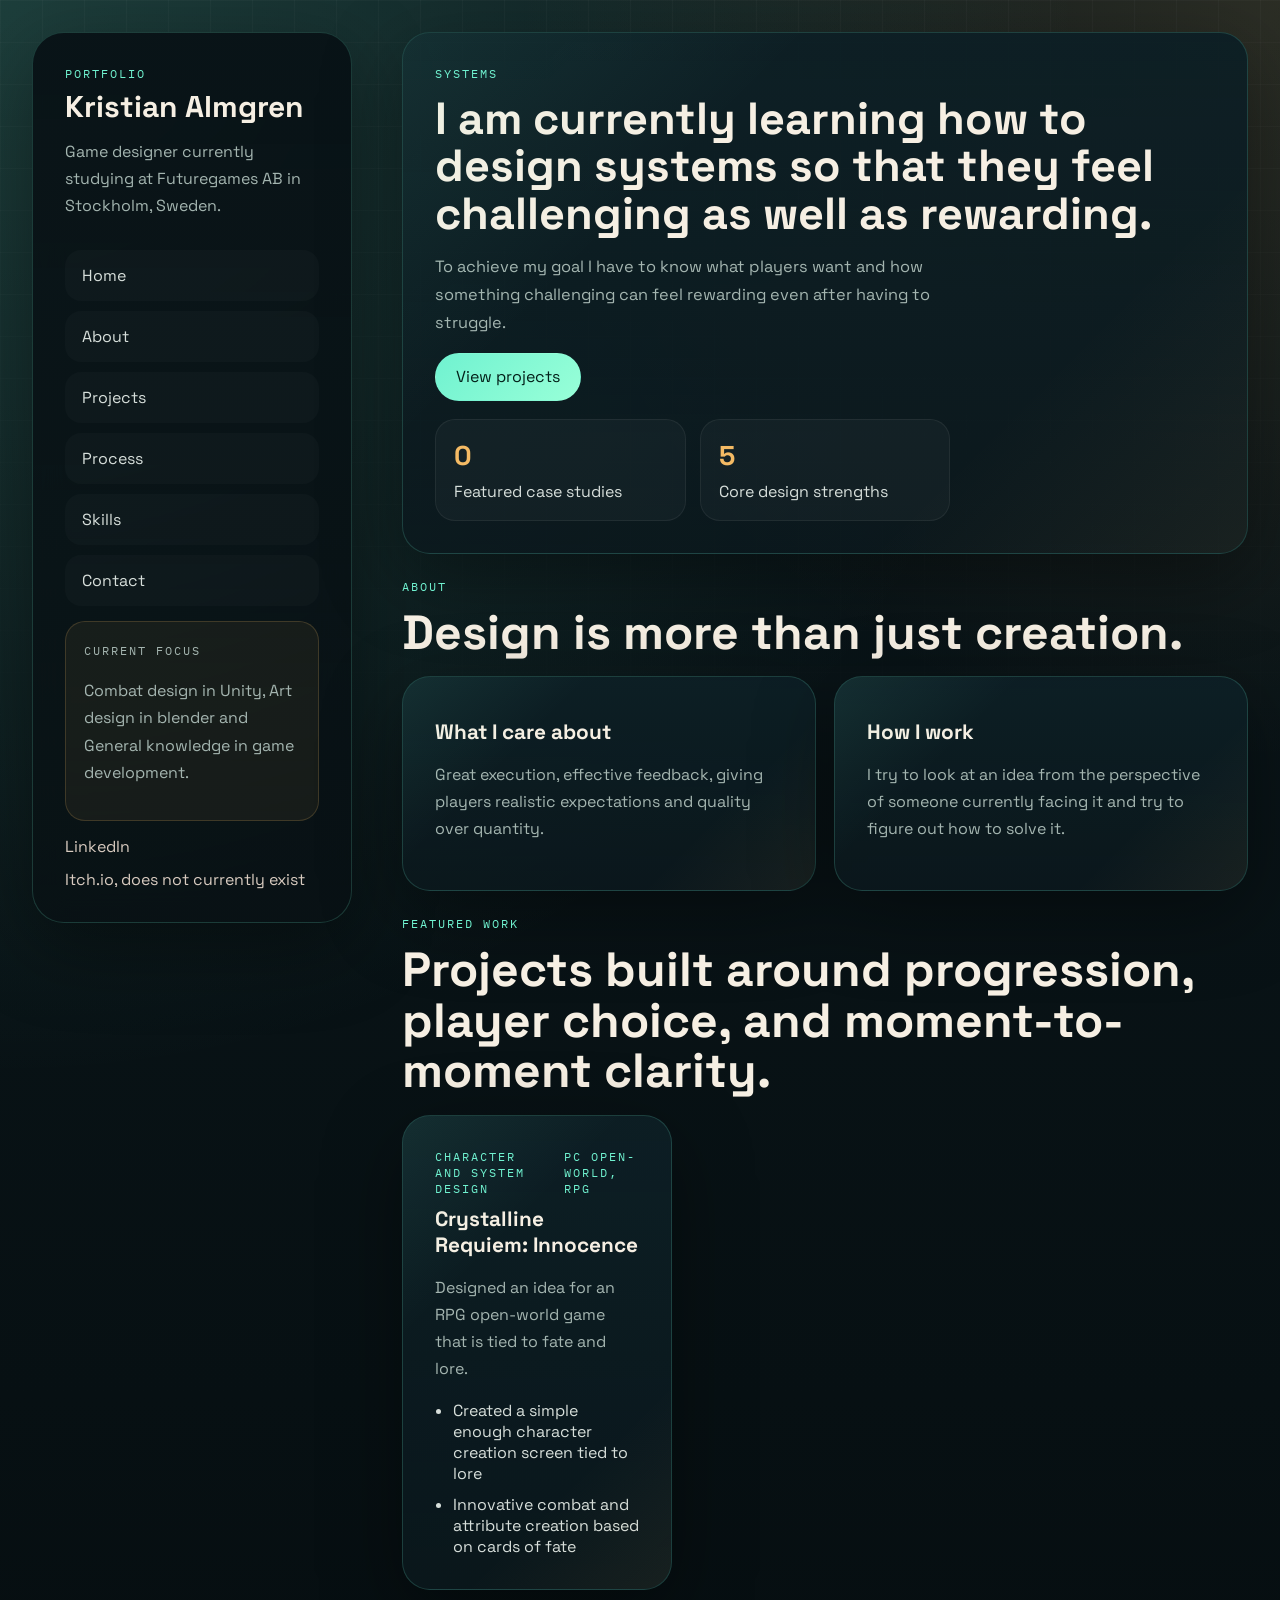
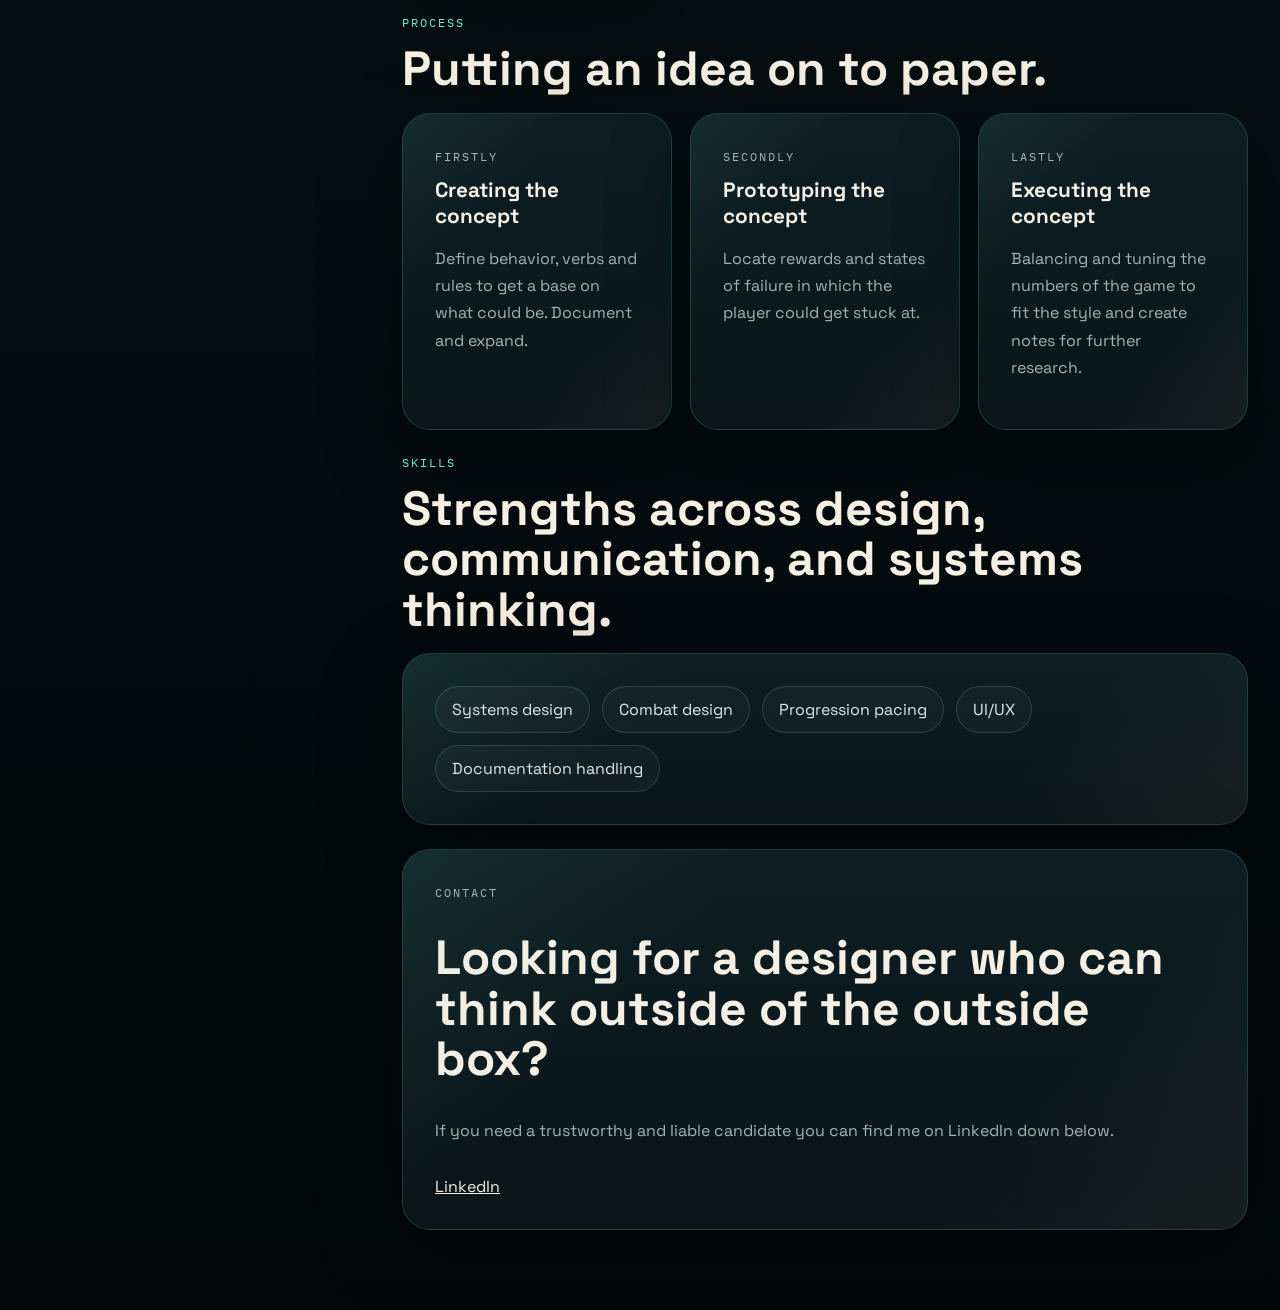
==== index.html @ c89fef93 "Rename website.html to index.html" ====
<!DOCTYPE html>
<html lang="en">
<head>
    <meta charset="UTF-8">
    <meta name="viewport" content="width=device-width, initial-scale=1.0">
    <title>Kristian | Game Design Portfolio</title>
    <meta name="description" content="Game design portfolio">
    <link rel="preconnect" href="https://fonts.googleapis.com">
    <link rel="preconnect" href="https://fonts.gstatic.com" crossorigin>
    <link href="https://fonts.googleapis.com/css2?family=IBM+Plex+Mono:wght@400;500;600&family=Space+Grotesk:wght@400;500;700&display=swap" rel="stylesheet">
    <link rel="stylesheet" href="mechanics.css">
</head>
<body>
    <div class="page-shell">
        <aside class="sidebar">
            <div class="sidebar-header">
                <p class="eyebrow">Portfolio</p>
                <h1 style="font-size: 30px">Kristian Almgren</h1>
                <p class="sidebar-role">Game designer currently studying at Futuregames AB in Stockholm, Sweden.</p>
            </div>

            <nav class="sidebar-nav">
                <a href="#home">Home</a>
                <a href="#about">About</a>
                <a href="#projects">Projects</a>
                <a href="#process">Process</a>
                <a href="#skills">Skills</a>
                <a href="#contact">Contact</a>
            </nav>

            <div class="sidebar-panel">
                <p class="panel-label">Current focus</p>
                <p>Combat design in Unity, Art design in blender and General knowledge in game development.</p>
            </div>

            <div class="sidebar-bottom">
                <a href="https://www.linkedin.com/in/kristian-almgren" target="_blank" rel="noreferrer">LinkedIn</a>
                <a href="https://itch.io" target="_blank" rel="noreferrer">Itch.io, does not currently exist</a>
            </div>
        </aside>

        <main class="content">
            <section class="hero card" id="home">
                <p class="eyebrow">Systems</p>
                <h2 style="font-size: 45px">I am currently learning how to design systems so that they feel challenging as well as rewarding.</h2>
                <p class="hero-copy">To achieve my goal I have to know what players want and how something challenging can feel rewarding even after having to struggle.</p>
                <div class="hero-actions">
                    <a class="button button-primary" href="#projects">View projects</a>
                </div>
                <ul class="hero-metrics">
                    <li><span>0</span>Featured case studies</li>
                    <li><span>5</span>Core design strengths</li>
                </ul>
            </section>

            <section class="section" id="about">
                <div class="section-heading">
                    <p class="eyebrow">About</p>
                    <h2>Design is more than just creation.</h2>
                </div>

                <div class="about-grid">
                    <article class="card info-card">
                        <h3>What I care about</h3>
                        <p>Great execution, effective feedback, giving players realistic expectations and quality over quantity.</p>
                    </article>
                    <article class="card info-card">
                        <h3>How I work</h3>
                        <p>I try to look at an idea from the perspective of someone currently facing it and try to figure out how to solve it.</p>
                    </article>
                </div>
            </section>

            <section class="section" id="projects">
                <div class="section-heading">
                    <p class="eyebrow">Featured work</p>
                    <h2>Projects built around progression, player choice, and moment-to-moment clarity.</h2>
                </div>

                <div class="projects-grid">
                    <article class="project-card card">
                        <div class="project-meta">
                            <span>Character and system design</span>
                            <span>PC OPEN-WORLD, RPG</span>
                        </div>
                        <h3>Crystalline Requiem: Innocence</h3>
                        <p>Designed an idea for an RPG open-world game that is tied to fate and lore.</p>
                        <ul class="project-list">
                            <li>Created a simple enough character creation screen tied to lore</li>
                            <li>Innovative combat and attribute creation based on cards of fate</li>
                        </ul>
                    </article>
                    </article>
                </div>
            </section>

            <section class="section" id="process">
                <div class="section-heading">
                    <p class="eyebrow">Process</p>
                    <h2>Putting an idea on to paper.</h2>
                </div>

                <div class="process-grid">
                    <article class="card process-card">
                        <p class="step-index">Firstly</p>
                        <h3>Creating the concept</h3>
                        <p>Define behavior, verbs and rules to get a base on what could be. Document and expand.</p>
                    </article>
                    <article class="card process-card">
                        <p class="step-index">Secondly</p>
                        <h3>Prototyping the concept</h3>
                        <p>Locate rewards and states of failure in which the player could get stuck at.</p>
                    </article>
                    <article class="card process-card">
                        <p class="step-index">Lastly</p>
                        <h3>Executing the concept</h3>
                        <p>Balancing and tuning the numbers of the game to fit the style and create notes for further research.</p>
                    </article>
                </div>
            </section>

            <section class="section" id="skills">
                <div class="section-heading">
                    <p class="eyebrow">Skills</p>
                    <h2>Strengths across design, communication, and systems thinking.</h2>
                </div>

                <div class="skills-wrap card">
                    <span class="skill-pill">Systems design</span>
                    <span class="skill-pill">Combat design</span>
                    <span class="skill-pill">Progression pacing</span>
                    <span class="skill-pill">UI/UX</span>
                    <span class="skill-pill">Documentation handling</span>
                </div>
            </section>

            <section class="contact card" id="contact">
                <p class="eyebrow">Contact</p>
                <h2>Looking for a designer who can think outside of the outside box?</h2>
                <p>If you need a trustworthy and liable candidate you can find me on LinkedIn down below.</p>
                <a href="https://www.linkedin.com/in/kristian-almgren" target="_blank" rel="noreferrer">LinkedIn</a>
            </section>
        </main>
    </div>
</body>
</html>
---- mechanics.css ----
:root {
    --bg: #071013;
    --bg-deep: #020608;
    --panel: rgba(11, 24, 29, 0.85);
    --panel-strong: rgba(13, 31, 37, 0.96);
    --border: rgba(112, 242, 208, 0.18);
    --border-strong: rgba(112, 242, 208, 0.35);
    --text: #f6efe3;
    --muted: #a4b5b0;
    --accent: #70f2d0;
    --accent-warm: #f4ba64;
    --shadow: 0 24px 80px rgba(0, 0, 0, 0.38);
    --radius: 28px;
}

* {
    box-sizing: border-box;
}

html {
    scroll-behavior: smooth;
}

body {
    margin: 0;
    min-height: 100vh;
    font-family: "Space Grotesk", sans-serif;
    color: var(--text);
    background:
        radial-gradient(circle at top left, rgba(112, 242, 208, 0.18), transparent 34%),
        radial-gradient(circle at top right, rgba(244, 186, 100, 0.14), transparent 24%),
        linear-gradient(180deg, #0b171b 0%, var(--bg) 48%, var(--bg-deep) 100%);
}

body::before {
    content: "";
    position: fixed;
    inset: 0;
    background-image:
        linear-gradient(rgba(255, 255, 255, 0.03) 1px, transparent 1px),
        linear-gradient(90deg, rgba(255, 255, 255, 0.03) 1px, transparent 1px);
    background-size: 42px 42px;
    mask-image: linear-gradient(180deg, rgba(0, 0, 0, 0.85), transparent 100%);
    pointer-events: none;
}

a {
    color: inherit;
}

.page-shell {
    position: relative;
    display: grid;
    grid-template-columns: minmax(260px, 320px) minmax(0, 1fr);
    gap: 50px;
    max-width: 1650px;
    margin: 0 auto;
    padding: 32px;
}

.sidebar,
.content > *,
.skills-wrap {
    animation: rise 0.7s ease both;
}

.content > :nth-child(2) {
    animation-delay: 0.08s;
}

.content > :nth-child(3) {
    animation-delay: 0.16s;
}

.content > :nth-child(4) {
    animation-delay: 0.24s;
}

.content > :nth-child(5) {
    animation-delay: 0.32s;
}

.sidebar {
    position: sticky;
    top: 0px;
    align-self: start;
    display: flex;
    flex-direction: column;
    gap: 15px;
    min-height: calc(100vh - 64px);
    padding: 32px;
    border: 1px solid var(--border);
    border-radius: 32px;
    background: linear-gradient(180deg, rgba(9, 19, 23, 0.98), rgba(9, 17, 20, 0.84));
    box-shadow: var(--shadow);
    backdrop-filter: blur(16px);
}

.sidebar-header h1 {
    margin: 12px 0 10px;
    font-size: clamp(2.3rem, 4vw, 3.7rem);
    line-height: 0.95;
}

.sidebar-role,
.sidebar-panel p,
.hero-copy,
.info-card p,
.project-card p,
.process-card p,
.contact p {
    color: var(--muted);
    line-height: 1.7;
}

.eyebrow,
.project-meta,
.panel-label,
.step-index {
    margin: 0;
    font-family: "IBM Plex Mono", monospace;
    font-size: 0.78rem;
    text-transform: uppercase;
    letter-spacing: 0.16em;
}

.eyebrow,
.project-meta,
.step-index {
    color: var(--accent);
}

.panel-label {
    color: var(--accent-warm);
}

.sidebar-nav {
    display: grid;
    gap: 10px;
}

.sidebar-nav a,
.sidebar-bottom a {
    text-decoration: none;
}

.sidebar-nav a {
    padding: 14px 16px;
    border: 1px solid transparent;
    border-radius: 16px;
    color: #d7dfdb;
    background: rgba(255, 255, 255, 0.02);
    transition: transform 0.2s ease, border-color 0.2s ease, color 0.2s ease, background 0.2s ease;
}

.sidebar-nav a:hover,
.sidebar-nav a:focus-visible {
    transform: translateX(6px);
    color: var(--text);
    border-color: var(--border-strong);
    background: rgba(112, 242, 208, 0.08);
}

.sidebar-panel {
    padding: 18px;
    border: 1px solid rgba(244, 186, 100, 0.18);
    border-radius: 20px;
    background: rgba(244, 186, 100, 0.06);
}

.sidebar-bottom {
    margin-top: auto;
    display: grid;
    gap: 12px;
}

.sidebar-bottom a {
    color: #d8cbc0;
}

.sidebar-bottom a:hover,
.sidebar-bottom a:focus-visible {
    color: var(--accent);
}

.content {
    display: flex;
    flex-direction: column;
    gap: 24px;
    padding-bottom: 48px;
}

.card {
    position: relative;
    overflow: hidden;
    padding: 32px;
    border: 1px solid var(--border);
    border-radius: var(--radius);
    background: linear-gradient(180deg, var(--panel-strong), var(--panel));
    box-shadow: var(--shadow);
}

.card::after {
    content: "";
    position: absolute;
    inset: 0;
    background: linear-gradient(135deg, rgba(112, 242, 208, 0.08), transparent 30%, transparent 72%, rgba(244, 186, 100, 0.06));
    pointer-events: none;
}

.hero h2,
.section-heading h2,
.contact h2 {
    margin: 14px 0 0;
    line-height: 1.05;
}

.hero h2 {
    max-width: 40ch;
    font-size: clamp(2.8rem, 6vw, 5.2rem);
}

.hero-copy {
    max-width: 50ch;
    font-size: 1.02rem;
}

.hero-actions {
    display: flex;
    flex-wrap: wrap;
    gap: 12px;
    margin-top: 8px;
}

.button {
    display: inline-flex;
    align-items: center;
    justify-content: center;
    min-height: 48px;
    padding: 0 20px;
    border-radius: 999px;
    border: 1px solid transparent;
    text-decoration: none;
    transition: transform 0.2s ease, border-color 0.2s ease, background 0.2s ease;
}

.button:hover,
.button:focus-visible {
    transform: translateY(-2px);
}

.button-primary {
    color: #032019;
    background: linear-gradient(135deg, var(--accent), #98ffd8);
}

.button-secondary {
    color: var(--text);
    border-color: var(--border-strong);
    background: rgba(255, 255, 255, 0.02);
}

.hero-metrics {
    display: grid;
    grid-template-columns: repeat(3, minmax(0, 1fr));
    gap: 14px;
    padding: 0;
    margin: 18px 0 0;
    list-style: none;
}

.hero-metrics li {
    padding: 18px;
    border: 1px solid rgba(255, 255, 255, 0.06);
    border-radius: 20px;
    background: rgba(255, 255, 255, 0.03);
    color: #d7dfdb;
}

.hero-metrics span {
    display: block;
    margin-bottom: 8px;
    font-size: 1.7rem;
    font-weight: 700;
    color: var(--accent-warm);
}

.section {
    display: flex;
    flex-direction: column;
    gap: 18px;
}

.section-heading h2,
.contact h2 {
    max-width: 30ch;
    font-size: clamp(2rem, 4vw, 3rem);
}

.about-grid,
.projects-grid,
.process-grid {
    display: grid;
    gap: 18px;
}

.about-grid {
    grid-template-columns: repeat(2, minmax(0, 1fr));
}

.projects-grid {
    grid-template-columns: repeat(3, minmax(0, 1fr));
}

.process-grid {
    grid-template-columns: repeat(3, minmax(0, 1fr));
}

.info-card h3,
.project-card h3,
.process-card h3 {
    margin-top: 10px;
    margin-bottom: 10px;
    font-size: 1.3rem;
}

.project-meta {
    display: flex;
    justify-content: space-between;
    gap: 16px;
}

.project-list {
    margin: 18px 0 0;
    padding-left: 18px;
    color: #d7dfdb;
}

.project-list li + li {
    margin-top: 10px;
}

.step-index {
    color: var(--accent-warm);
}

.skills-wrap {
    display: flex;
    flex-wrap: wrap;
    gap: 12px;
}

.skill-pill {
    padding: 12px 16px;
    border: 1px solid var(--border);
    border-radius: 999px;
    background: rgba(255, 255, 255, 0.03);
    color: #e0e8e4;
}

.contact {
    display: flex;
    flex-direction: column;
    gap: 16px;
}

.contact .button {
    width: fit-content;
}

@keyframes rise {
    from {
        opacity: 0;
        transform: translateY(18px);
    }

    to {
        opacity: 1;
        transform: translateY(0);
    }
}

@media (max-width: 1100px) {
    .page-shell {
        grid-template-columns: 1fr;
    }

    .sidebar {
        position: relative;
        top: 0;
        min-height: auto;
    }

    .projects-grid,
    .process-grid {
        grid-template-columns: repeat(2, minmax(0, 1fr));
    }
}

@media (max-width: 720px) {
    .page-shell {
        padding: 18px;
    }

    .sidebar,
    .card {
        padding: 24px;
        border-radius: 24px;
    }

    .about-grid,
    .projects-grid,
    .process-grid,
    .hero-metrics {
        grid-template-columns: 1fr;
    }

    .project-meta {
        flex-direction: column;
    }

    .button {
        width: 100%;
    }

    .contact .button {
        width: 100%;
    }
}
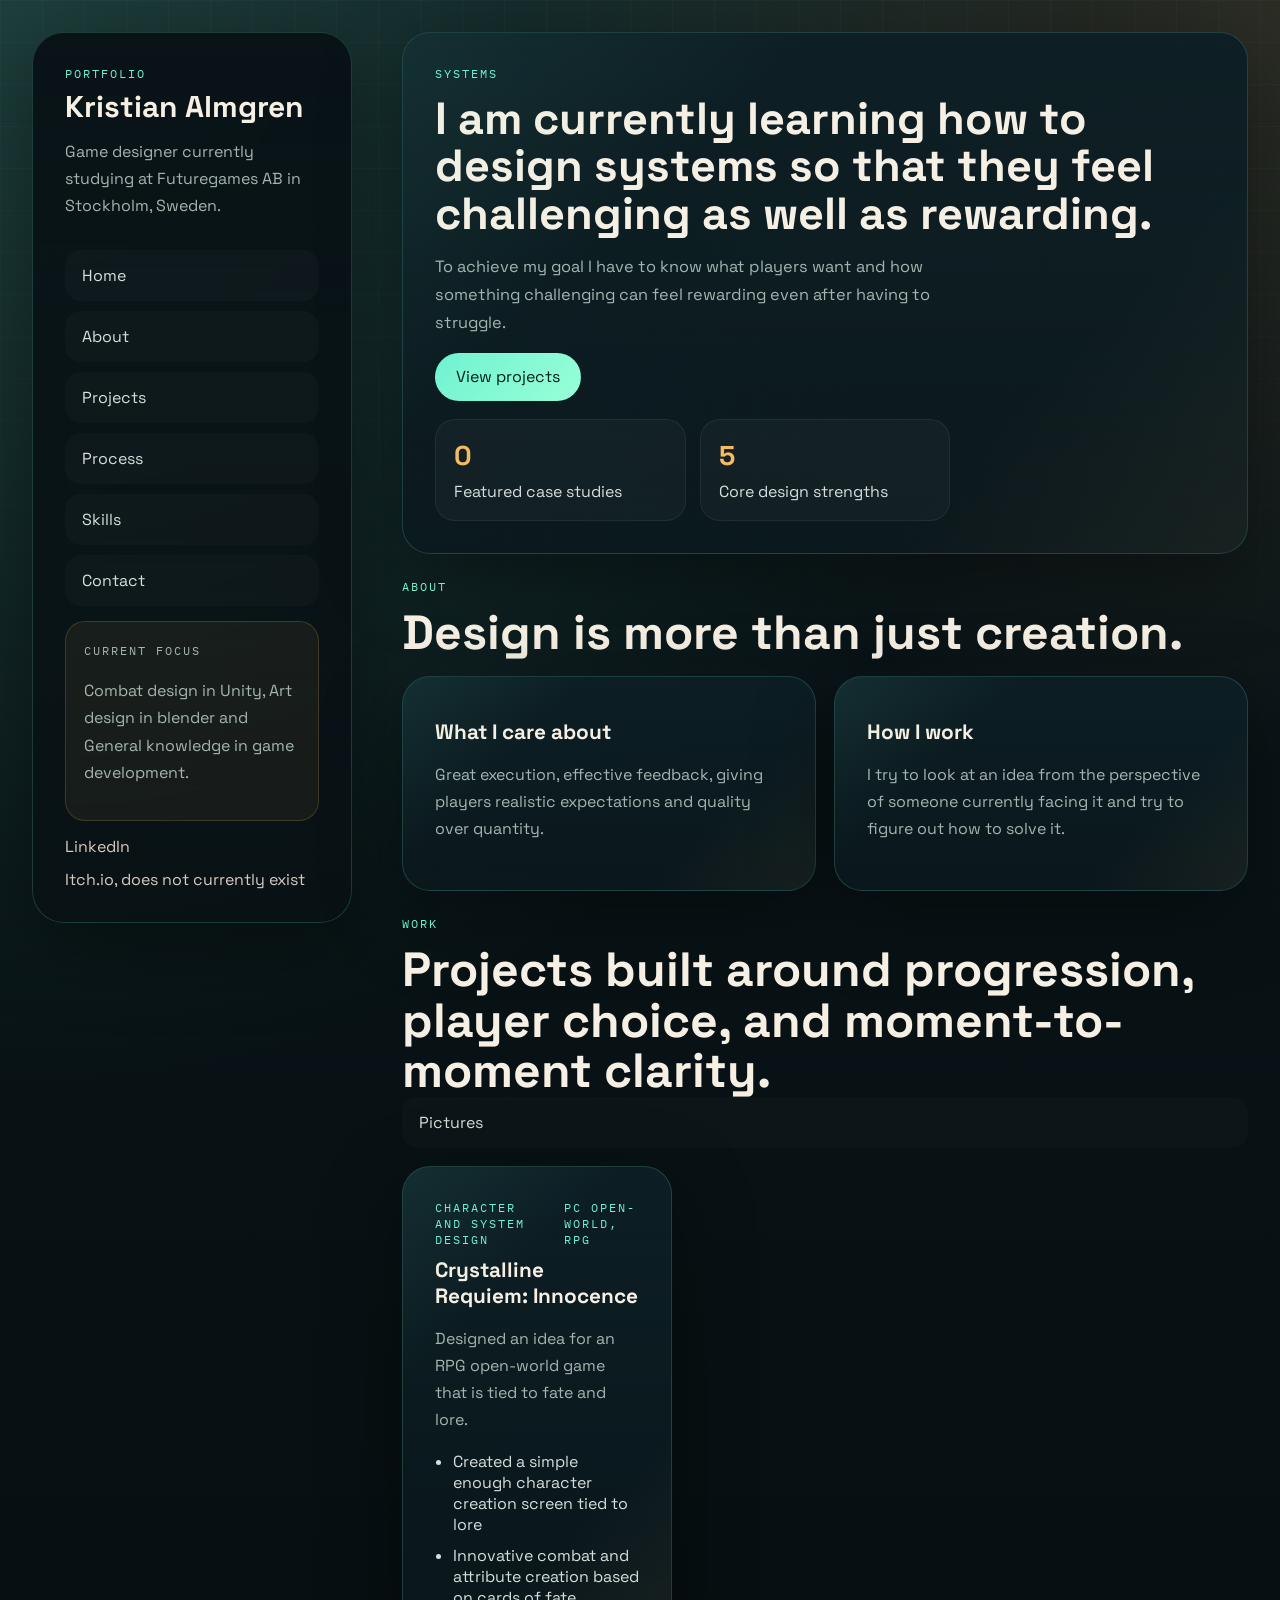
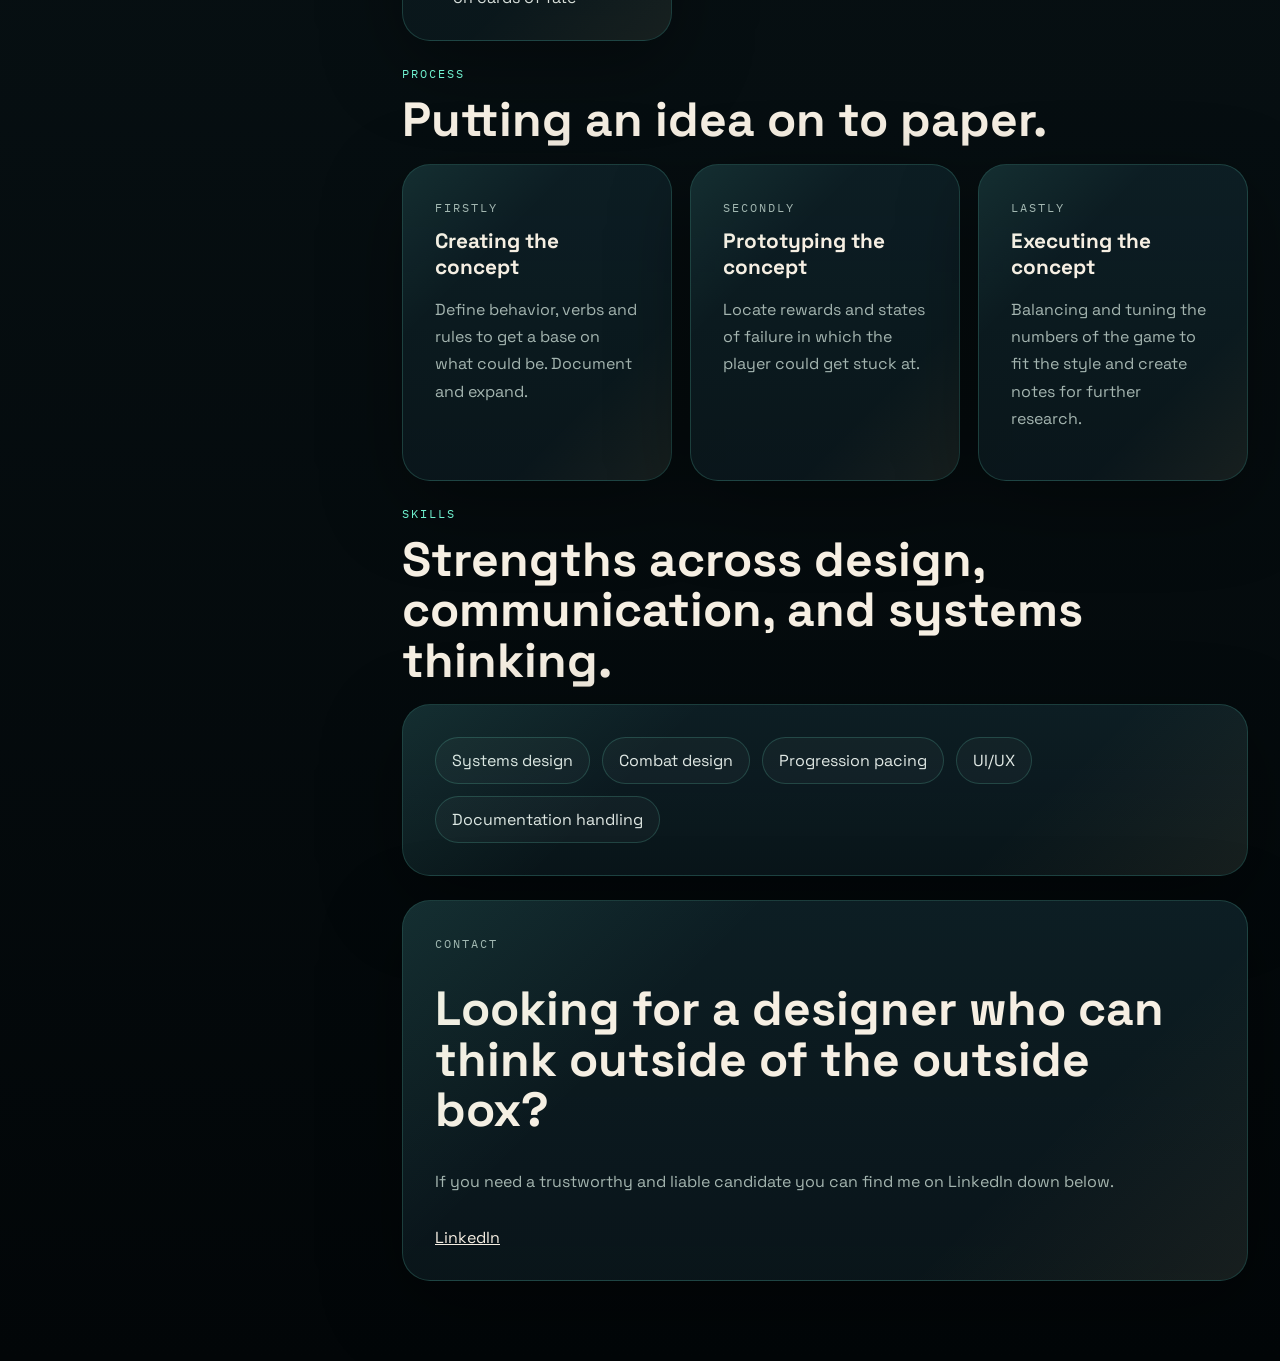
==== commit aa62767f: "Update index.html with new sections and links Added additional sections for work and updated navigat" ====
--- a/index.html
+++ b/index.html
@@ -73,8 +73,12 @@
 
             <section class="section" id="projects">
                 <div class="section-heading">
-                    <p class="eyebrow">Featured work</p>
+                    <p class="eyebrow">Work</p>
                     <h2>Projects built around progression, player choice, and moment-to-moment clarity.</h2>
+                    
+                    <nav class="sidebar-nav">
+                        <a href="#home">Pictures</a>
+                    </nav>
                 </div>
 
                 <div class="projects-grid">
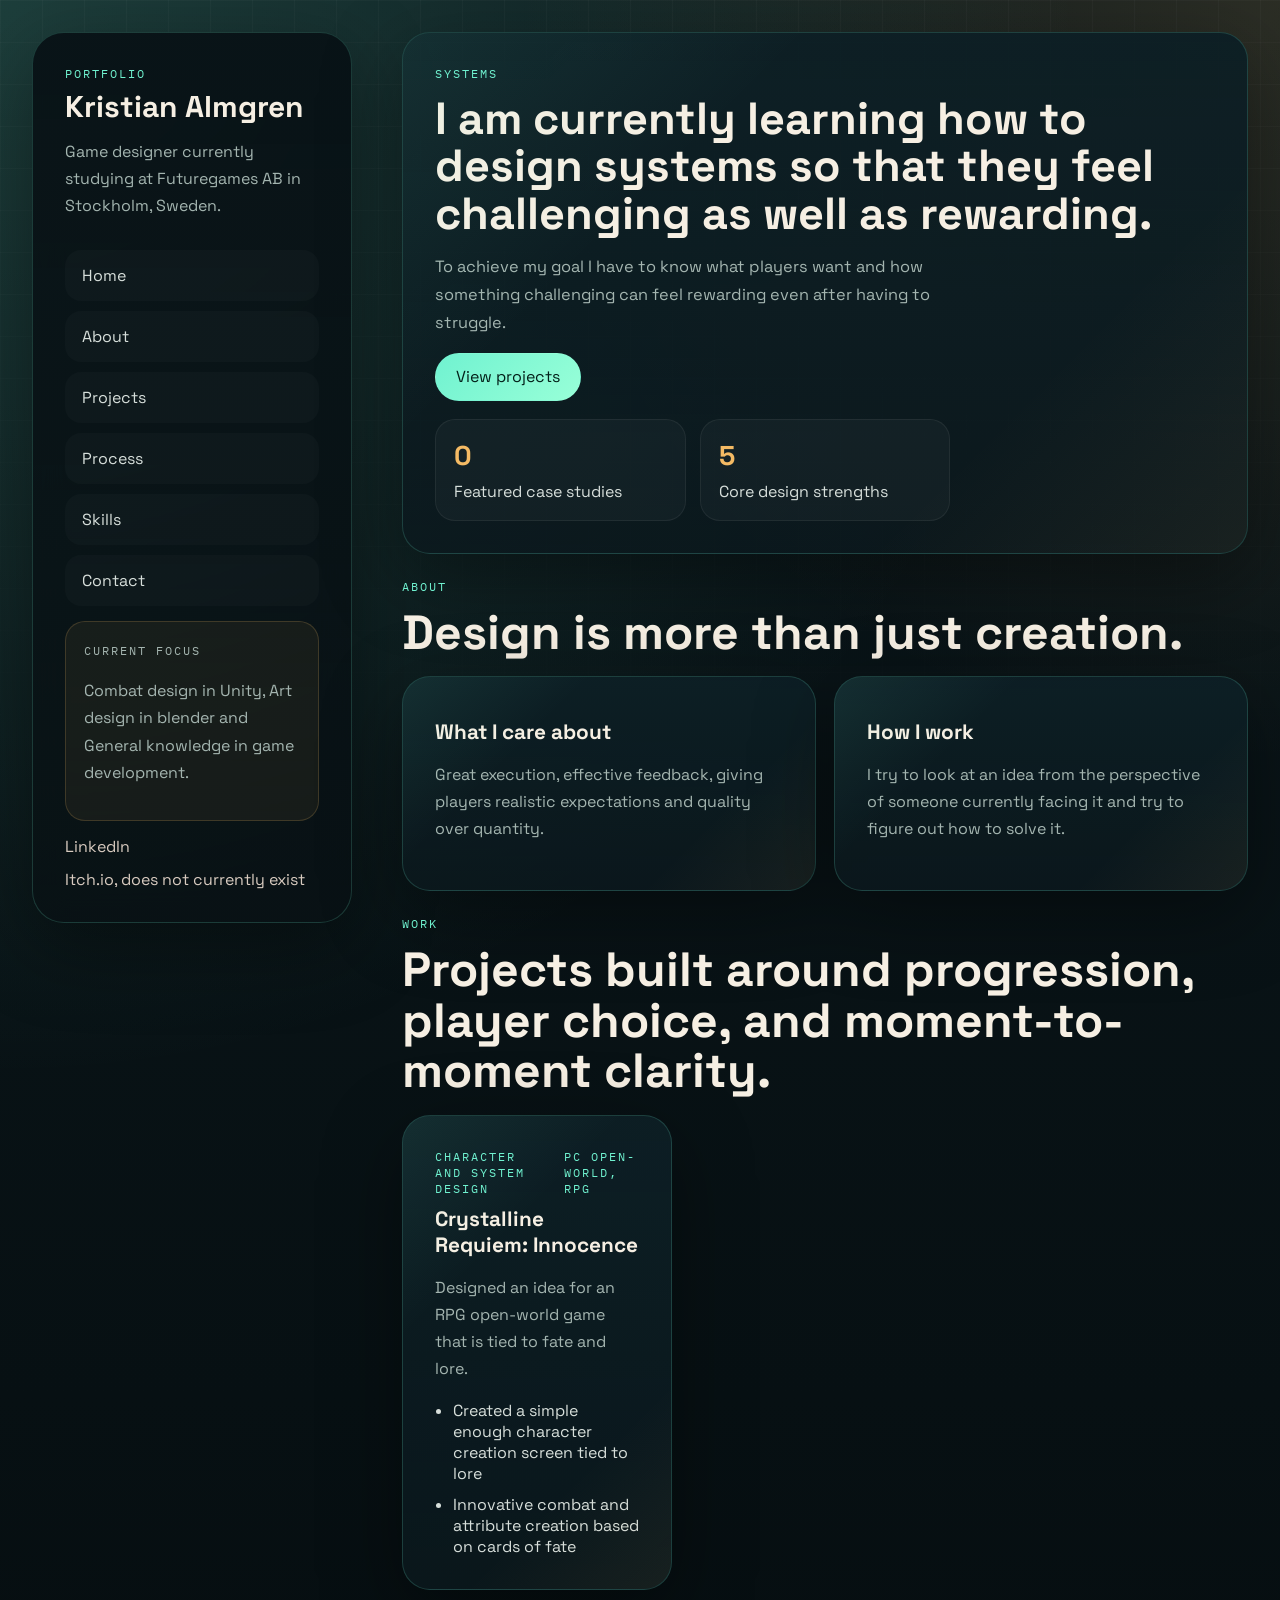
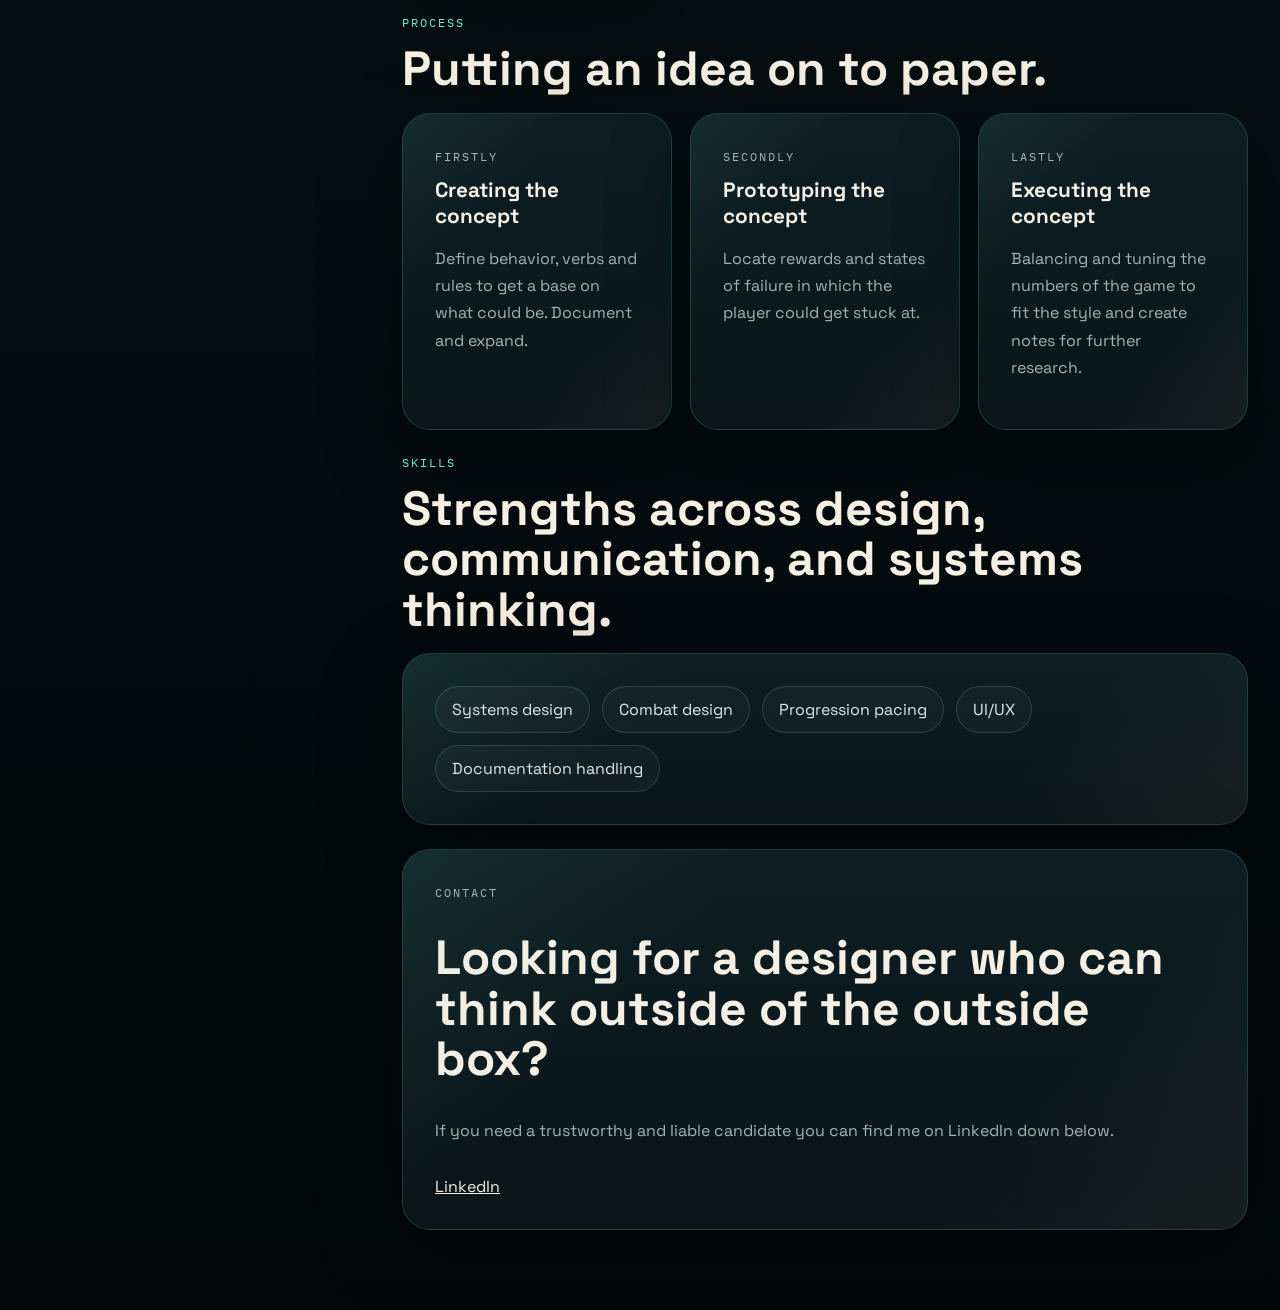
==== commit bcef92bc: "Fix HTML formatting and structure" ====
--- a/index.html
+++ b/index.html
@@ -75,10 +75,6 @@
                 <div class="section-heading">
                     <p class="eyebrow">Work</p>
                     <h2>Projects built around progression, player choice, and moment-to-moment clarity.</h2>
-                    
-                    <nav class="sidebar-nav">
-                        <a href="#home">Pictures</a>
-                    </nav>
                 </div>
 
                 <div class="projects-grid">
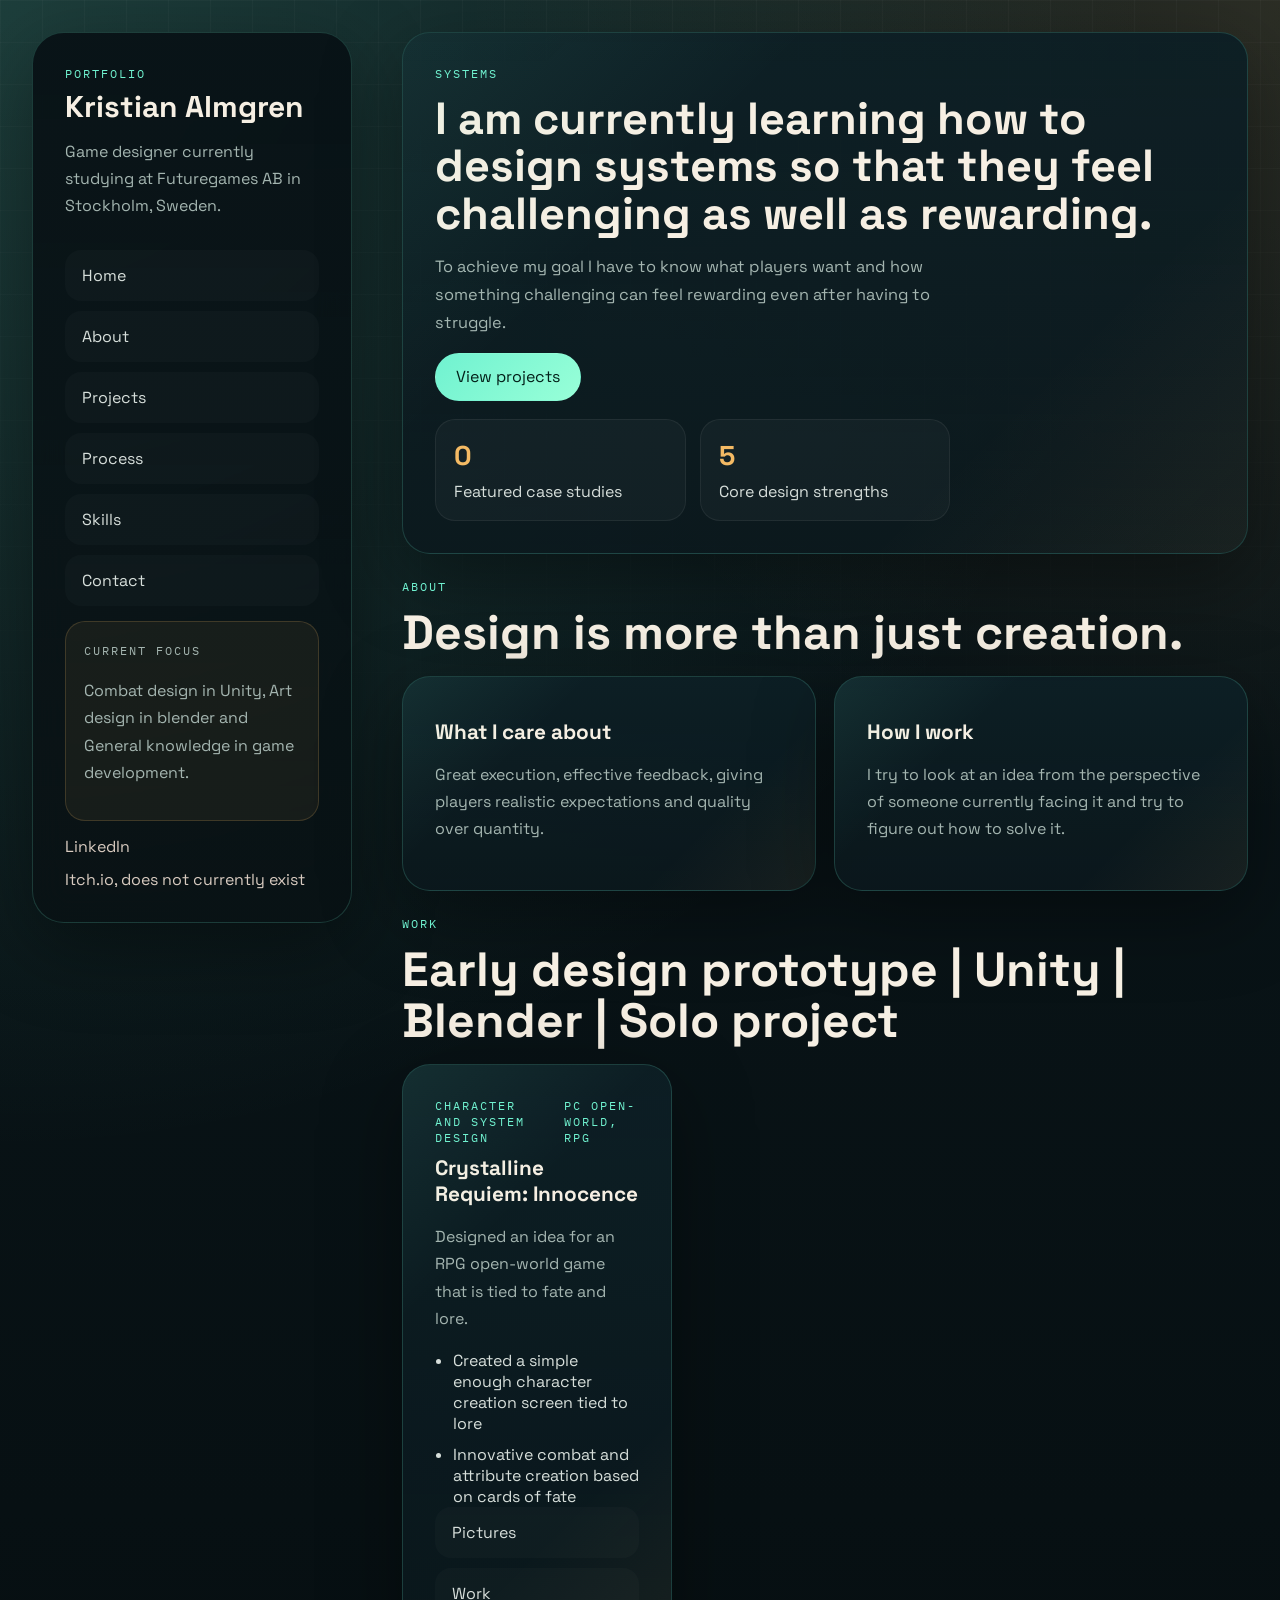
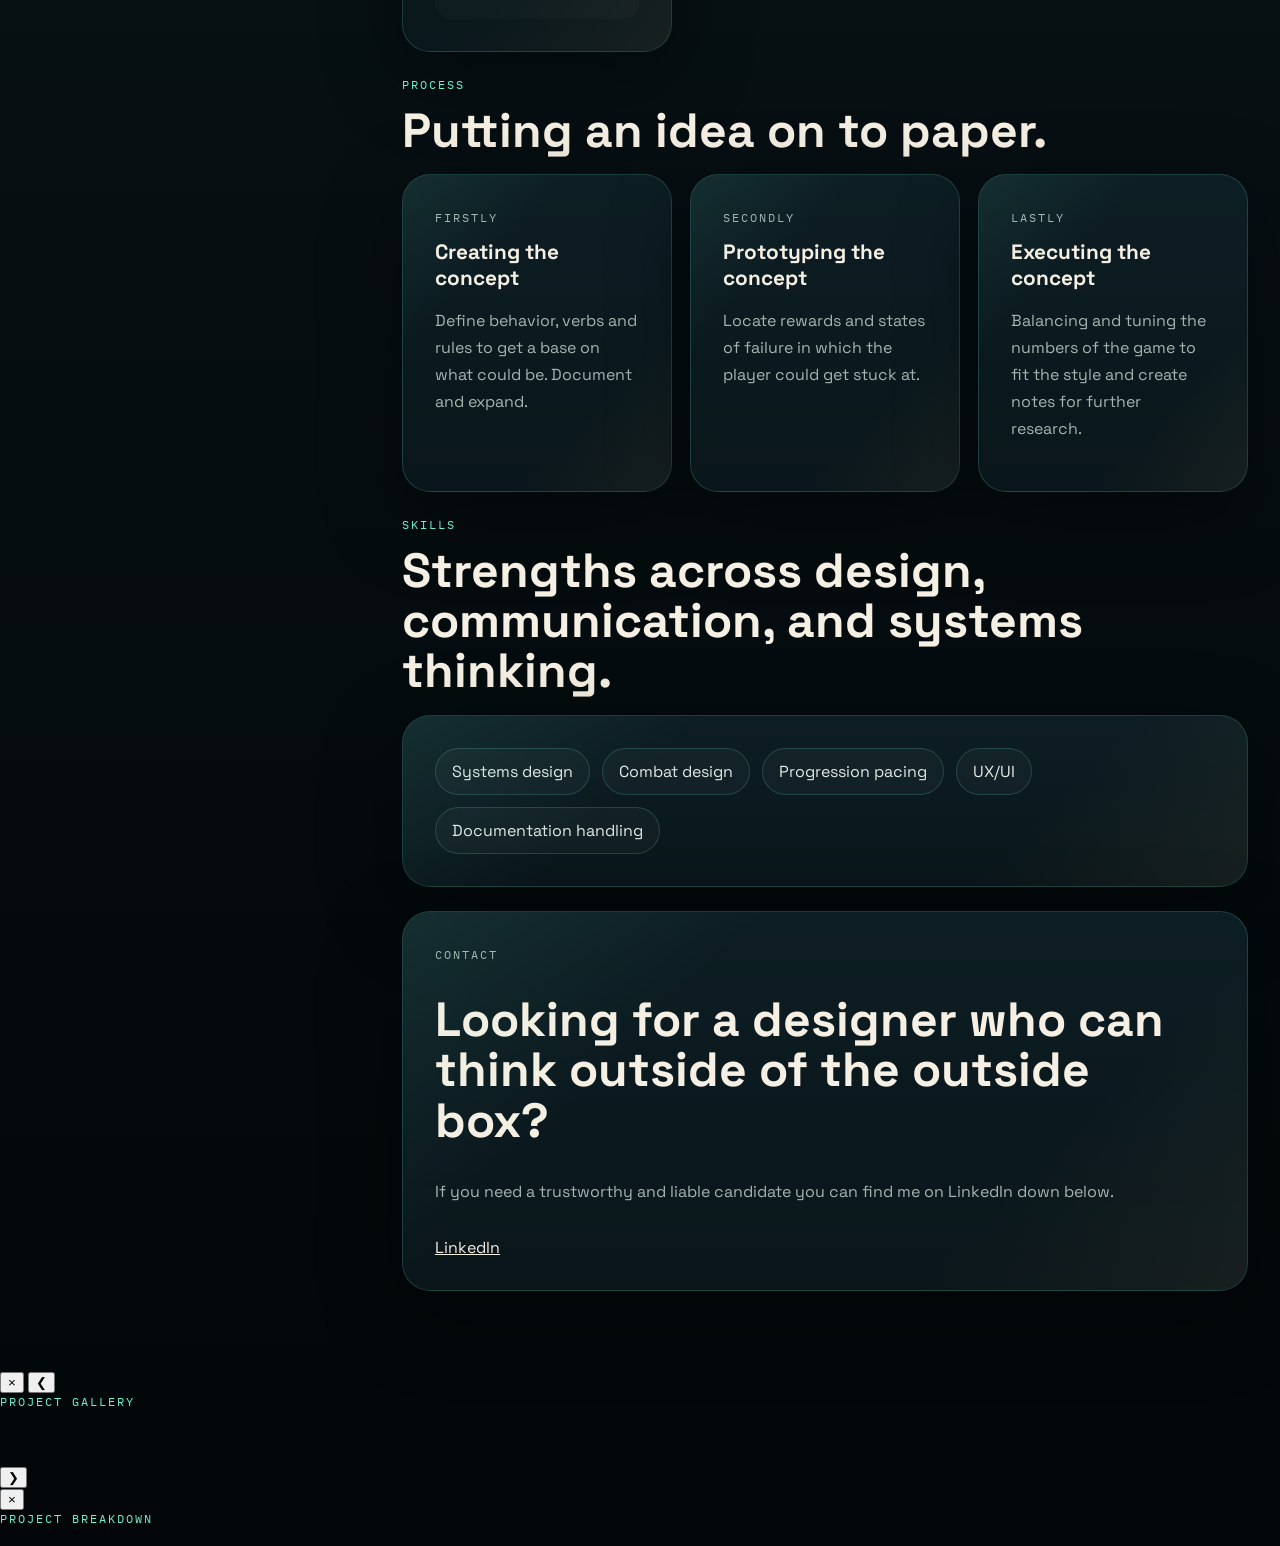
==== commit dfd803b2: "Update index.html" ====
--- a/index.html
+++ b/index.html
@@ -74,7 +74,7 @@
             <section class="section" id="projects">
                 <div class="section-heading">
                     <p class="eyebrow">Work</p>
-                    <h2>Projects built around progression, player choice, and moment-to-moment clarity.</h2>
+                    <h2>Early design prototype | Unity | Blender | Solo project</h2>
                 </div>
 
                 <div class="projects-grid">
@@ -89,7 +89,10 @@
                             <li>Created a simple enough character creation screen tied to lore</li>
                             <li>Innovative combat and attribute creation based on cards of fate</li>
                         </ul>
-                    </article>
+                        <nav class="sidebar-nav">
+                            <a href="#" data-open-gallery="cr">Pictures</a>
+                            <a href="#" data-open-details="cr">Work</a>
+                        </nav>
                     </article>
                 </div>
             </section>
@@ -129,7 +132,7 @@
                     <span class="skill-pill">Systems design</span>
                     <span class="skill-pill">Combat design</span>
                     <span class="skill-pill">Progression pacing</span>
-                    <span class="skill-pill">UI/UX</span>
+                    <span class="skill-pill">UX/UI</span>
                     <span class="skill-pill">Documentation handling</span>
                 </div>
             </section>
@@ -140,7 +143,264 @@
                 <p>If you need a trustworthy and liable candidate you can find me on LinkedIn down below.</p>
                 <a href="https://www.linkedin.com/in/kristian-almgren" target="_blank" rel="noreferrer">LinkedIn</a>
             </section>
-        </main>
+                </main>
     </div>
+
+    <div class="gallery-modal" id="gallery-modal" aria-hidden="true">
+        <div class="gallery-backdrop" data-close-modal></div>
+
+        <div class="gallery-panel" role="dialog" aria-modal="true" aria-labelledby="gallery-title">
+            <button class="gallery-close" type="button" aria-label="Close gallery" data-close-modal>&times;</button>
+            <button class="gallery-arrow gallery-arrow-left" type="button" aria-label="Previous picture" data-gallery-prev>&#10094;</button>
+
+            <div class="gallery-stage">
+                <p class="eyebrow">Project Gallery</p>
+                <h2 class="gallery-title" id="gallery-title"></h2>
+
+                <figure class="gallery-figure">
+                    <img class="gallery-image" src="" alt="">
+                    <figcaption class="gallery-caption"></figcaption>
+                </figure>
+
+                <p class="gallery-counter"></p>
+            </div>
+
+            <button class="gallery-arrow gallery-arrow-right" type="button" aria-label="Next picture" data-gallery-next>&#10095;</button>
+        </div>
+    </div>
+
+    <div class="gallery-modal info-modal" id="details-modal" aria-hidden="true">
+        <div class="gallery-backdrop" data-close-modal></div>
+
+        <div class="gallery-panel info-panel" role="dialog" aria-modal="true" aria-labelledby="details-title">
+            <button class="gallery-close" type="button" aria-label="Close project details" data-close-modal>&times;</button>
+
+            <div class="info-content">
+                <p class="eyebrow">Project Breakdown</p>
+                <h2 class="details-title" id="details-title"></h2>
+                <p class="info-intro"></p>
+                <div class="info-grid"></div>
+            </div>
+        </div>
+    </div>
+
+    <script>
+        const projectData = {
+            cr: {
+                title: "Crystalline Requiem: Innocence",
+                images: [
+                    {
+                        src: "images/cr-1.png",
+                        alt: "Crystalline Requiem character creation screen",
+                        caption: "Character affiliation screen. This is where the player starts to understand how identity and lore connect. It was made with the purpose of having war being waged and trust to be able to be built, because some factions hate others and vice versa."
+                    },
+                    {
+                        src: "images/cr-2.png",
+                        alt: "Crystalline Requiem race and faction screen",
+                        caption: "Character affiliation screen. This is where the player starts to understand how identity and lore connect. It was made with the purpose of having war being waged and trust to be able to be built, because some factions hate others and vice versa."
+                    },
+                    {
+                        src: "images/cr-3.png",
+                        alt: "Crystalline Requiem gameplay overview",
+                        caption: "A brief gameplay view showing health, mana, and spirit, which help define combat expectations."
+                    },
+                    {
+                        src: "images/cr-4.png",
+                        alt: "Crystalline Requiem talent system",
+                        caption: "“Players spend talent points on stat increases and ability unlocks. I separated direct stat growth from ability acquisition so progression could offer both numerical improvements and new combat options."
+                    },
+                    {
+                        src: "images/cr-5.png",
+                        alt: "Crystalline Requiem attribute system",
+                        caption: "“The card system provides a second progression layer alongside talents. Cards modify attributes and unlock effects, allowing players to shape their build without relying entirely on a traditional skill tree."
+                    },
+                    {
+                        src: "images/cr-6.png",
+                        alt: "Crystalline Requiem creature design",
+                        caption: "Creature design direction. Enemies reflect the biome and world theme, such as scorched variants in fire regions or rotten variants in corrupted areas."
+                    }
+                ],
+                intro: "Challenges and problems I faced creating this prototype for my application to Futuregames",
+                sections: [
+                    {
+                        heading: "Challenge",
+                        text: "The main challenge was creating enough player freedom to support different playstyles without making the progression system overly complex. I also wanted player choices, character customization, and kingdom affiliation to meaningfully affect the adventure."
+                    },
+                    {
+                        heading: "Goals",
+                        text: "The goal was to create an adventure-focused RPG prototype with multiple forms of progression. Players would improve their character through combat, abilities, equipment, talents, and other systems, allowing them to tackle increasingly difficult areas and opponents."
+                    },
+                    {
+                        heading: "Problems",
+                        text: "Because this was an application prototype created with limited development time and art resources, I focused on demonstrating the underlying systems rather than producing final-quality assets."
+                    },
+                    {
+                        heading: "What I Designed",
+                        text: "I designed how the combat system would work and how the character would progressively gain more stats to go on to harder places to fight tougher opponents to eventually conquer."
+                    },
+                    {
+                        heading: "Design Focus",
+                        text: "Lore, how the game interacts with the player and how the player's choices alter the game. Combat, how the player deal and take damage and how abilities and spells are used. System, with talents and cards to increase stats there will be a progression to become stronger."
+                    },
+                ]
+            }
+        };
+
+        const galleryModal = document.getElementById("gallery-modal");
+        const detailsModal = document.getElementById("details-modal");
+
+        const galleryTitle = galleryModal.querySelector(".gallery-title");
+        const galleryImage = galleryModal.querySelector(".gallery-image");
+        const galleryCaption = galleryModal.querySelector(".gallery-caption");
+        const galleryCounter = galleryModal.querySelector(".gallery-counter");
+        const galleryPrev = galleryModal.querySelector("[data-gallery-prev]");
+        const galleryNext = galleryModal.querySelector("[data-gallery-next]");
+
+        const detailsTitle = detailsModal.querySelector(".details-title");
+        const detailsIntro = detailsModal.querySelector(".info-intro");
+        const detailsGrid = detailsModal.querySelector(".info-grid");
+
+        let activeModal = null;
+        let activeProjectKey = null;
+        let currentImageIndex = 0;
+
+        function openModal(modal) {
+            modal.classList.add("is-open");
+            modal.setAttribute("aria-hidden", "false");
+            document.body.classList.add("gallery-open");
+            activeModal = modal;
+        }
+
+        function closeModal(modal) {
+            if (!modal) {
+                return;
+            }
+
+            modal.classList.remove("is-open");
+            modal.setAttribute("aria-hidden", "true");
+            document.body.classList.remove("gallery-open");
+
+            if (activeModal === modal) {
+                activeModal = null;
+            }
+        }
+
+        function renderGallery() {
+            const project = projectData[activeProjectKey];
+
+            if (!project || !project.images.length) {
+                return;
+            }
+
+            const image = project.images[currentImageIndex];
+
+            galleryTitle.textContent = project.title;
+            galleryImage.src = image.src;
+            galleryImage.alt = image.alt;
+            galleryCaption.textContent = image.caption || "";
+            galleryCounter.textContent = (currentImageIndex + 1) + " / " + project.images.length;
+
+            const multipleImages = project.images.length > 1;
+            galleryPrev.hidden = !multipleImages;
+            galleryNext.hidden = !multipleImages;
+        }
+
+        function renderDetails() {
+            const project = projectData[activeProjectKey];
+
+            if (!project) {
+                return;
+            }
+
+            detailsTitle.textContent = project.title;
+            detailsIntro.textContent = project.intro;
+            detailsGrid.innerHTML = "";
+
+            project.sections.forEach((section) => {
+                const block = document.createElement("section");
+                block.className = "info-block";
+
+                const heading = document.createElement("h3");
+                heading.textContent = section.heading;
+
+                const body = document.createElement("p");
+                body.textContent = section.text;
+
+                block.appendChild(heading);
+                block.appendChild(body);
+                detailsGrid.appendChild(block);
+            });
+        }
+
+        document.querySelectorAll("[data-open-gallery]").forEach((link) => {
+            link.addEventListener("click", (event) => {
+                event.preventDefault();
+
+                const projectKey = link.dataset.openGallery;
+
+                if (!projectData[projectKey]) {
+                    return;
+                }
+
+                activeProjectKey = projectKey;
+                currentImageIndex = 0;
+                renderGallery();
+                openModal(galleryModal);
+            });
+        });
+
+        document.querySelectorAll("[data-open-details]").forEach((link) => {
+            link.addEventListener("click", (event) => {
+                event.preventDefault();
+
+                const projectKey = link.dataset.openDetails;
+
+                if (!projectData[projectKey]) {
+                    return;
+                }
+
+                activeProjectKey = projectKey;
+                renderDetails();
+                openModal(detailsModal);
+            });
+        });
+
+        document.querySelectorAll("[data-close-modal]").forEach((button) => {
+            button.addEventListener("click", () => {
+                closeModal(button.closest(".gallery-modal"));
+            });
+        });
+
+        galleryPrev.addEventListener("click", () => {
+            const imageCount = projectData[activeProjectKey].images.length;
+            currentImageIndex = (currentImageIndex - 1 + imageCount) % imageCount;
+            renderGallery();
+        });
+
+        galleryNext.addEventListener("click", () => {
+            const imageCount = projectData[activeProjectKey].images.length;
+            currentImageIndex = (currentImageIndex + 1) % imageCount;
+            renderGallery();
+        });
+
+        document.addEventListener("keydown", (event) => {
+            if (!activeModal) {
+                return;
+            }
+
+            if (event.key === "Escape") {
+                closeModal(activeModal);
+                return;
+            }
+
+            if (activeModal === galleryModal && event.key === "ArrowLeft") {
+                galleryPrev.click();
+            }
+
+            if (activeModal === galleryModal && event.key === "ArrowRight") {
+                galleryNext.click();
+            }
+        });
+    </script>
 </body>
 </html>
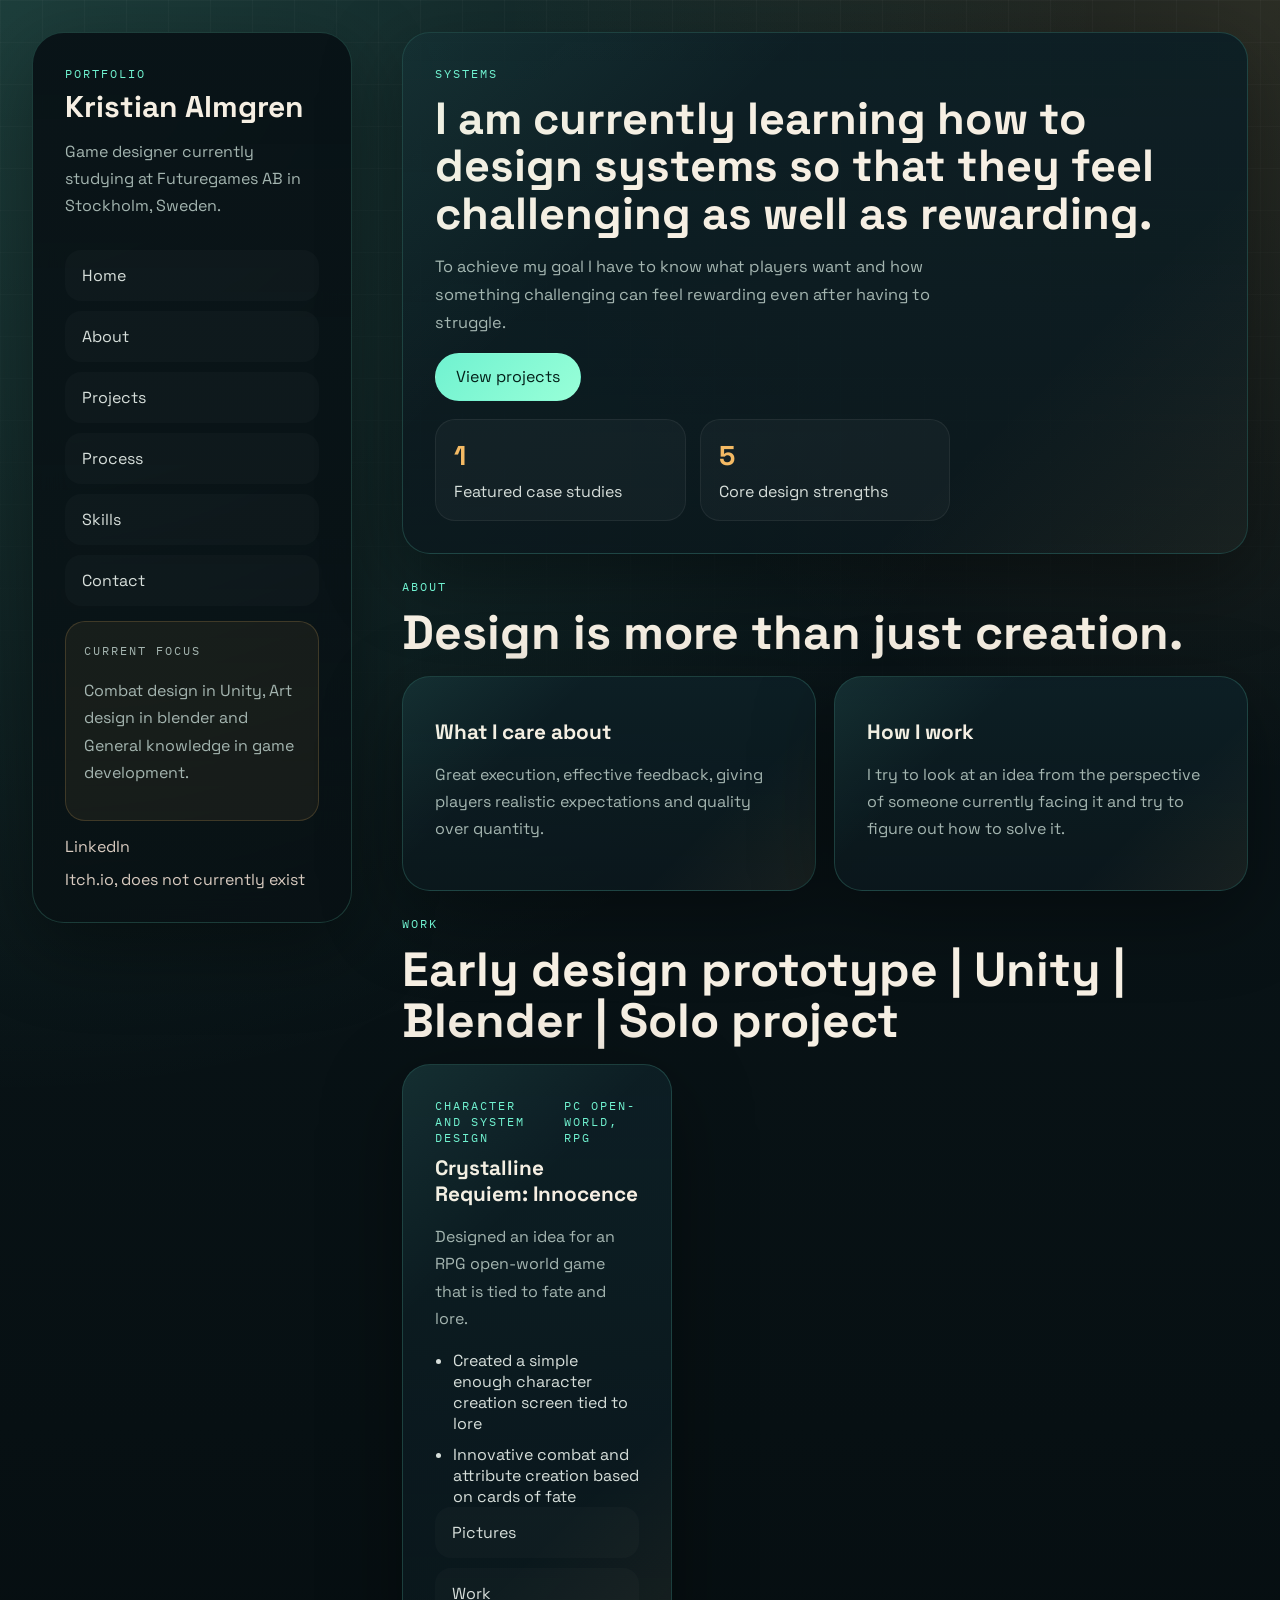
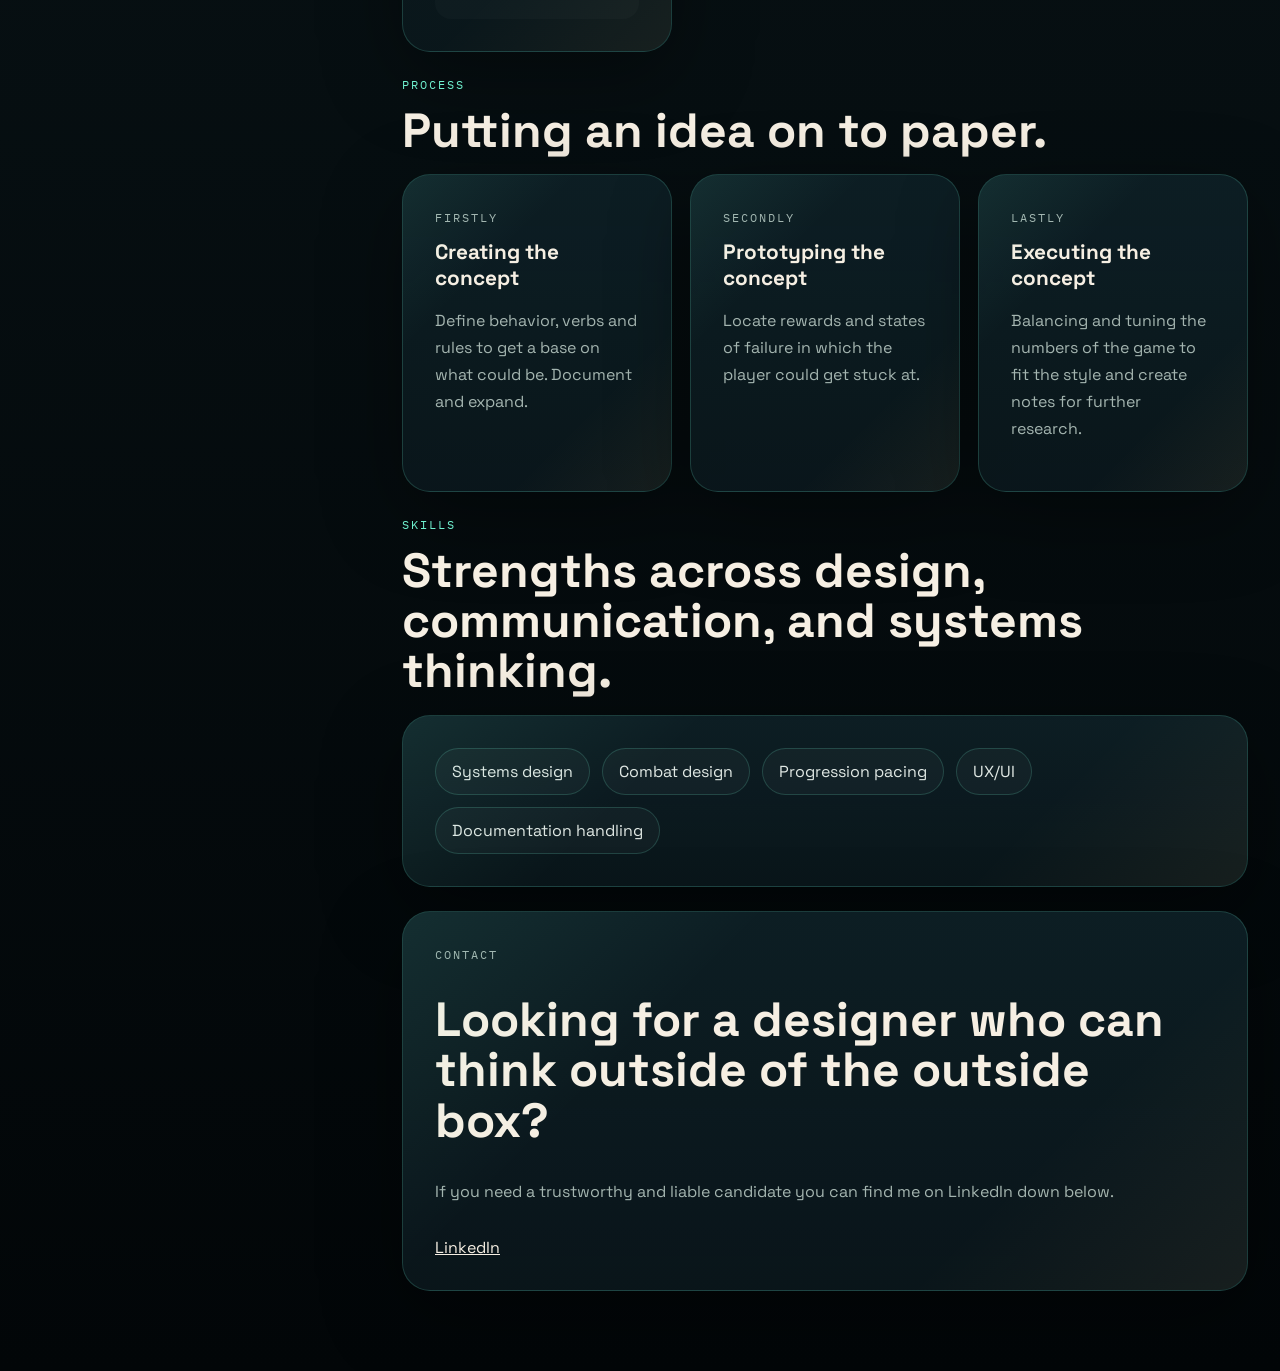
==== commit 019fe398: "Update index.html" ====
--- a/index.html
+++ b/index.html
@@ -3,7 +3,7 @@
 <head>
     <meta charset="UTF-8">
     <meta name="viewport" content="width=device-width, initial-scale=1.0">
-    <title>Kristian | Game Design Portfolio</title>
+    <title>Kristian  | Game Design Portfolio</title>
     <meta name="description" content="Game design portfolio">
     <link rel="preconnect" href="https://fonts.googleapis.com">
     <link rel="preconnect" href="https://fonts.gstatic.com" crossorigin>
@@ -48,7 +48,7 @@
                     <a class="button button-primary" href="#projects">View projects</a>
                 </div>
                 <ul class="hero-metrics">
-                    <li><span>0</span>Featured case studies</li>
+                    <li><span>1</span>Featured case studies</li>
                     <li><span>5</span>Core design strengths</li>
                 </ul>
             </section>
--- a/mechanics.css
+++ b/mechanics.css
@@ -426,4 +426,237 @@
     .contact .button {
         width: 100%;
     }
-}+}
+
+body.gallery-open {
+    overflow: hidden;
+}
+
+.gallery-modal {
+    position: fixed;
+    inset: 0;
+    z-index: 1000;
+    display: grid;
+    place-items: center;
+    padding: 32px;
+    opacity: 0;
+    visibility: hidden;
+    pointer-events: none;
+    transition: opacity 0.25s ease, visibility 0.25s ease;
+}
+
+.gallery-modal.is-open {
+    opacity: 1;
+    visibility: visible;
+    pointer-events: auto;
+}
+
+.gallery-backdrop {
+    position: absolute;
+    inset: 0;
+    background: rgba(2, 6, 8, 0.82);
+    backdrop-filter: blur(12px);
+}
+
+.gallery-panel {
+    position: relative;
+    z-index: 1;
+    width: min(1100px, 100%);
+    max-height: 88vh;
+    overflow-y: auto;
+    overflow-x: hidden;
+    padding: 72px 88px 32px;
+    border: 1px solid var(--border-strong);
+    border-radius: 32px;
+    background: linear-gradient(180deg, rgba(9, 19, 23, 0.98), rgba(9, 17, 20, 0.9));
+    box-shadow: var(--shadow);
+    scrollbar-gutter: stable;
+}
+
+.gallery-stage {
+    width: 100%;
+    display: grid;
+    gap: 18px;
+    justify-items: center;
+}
+
+.gallery-title {
+    margin: 0;
+    text-align: center;
+    font-size: clamp(2rem, 4vw, 3rem);
+}
+
+.gallery-figure {
+    margin: 0;
+    width: 100%;
+    display: grid;
+    gap: 16px;
+    justify-items: center;
+}
+
+.gallery-image {
+    display: block;
+    width: 100%;
+    max-height: 60vh;
+    object-fit: contain;
+    border-radius: 24px;
+    border: 1px solid var(--border);
+    background: rgba(255, 255, 255, 0.03);
+}
+
+.gallery-caption {
+    margin: 0;
+    max-width: 72ch;
+    text-align: center;
+    color: var(--muted);
+    line-height: 1.7;
+}
+
+.gallery-counter {
+    margin: 0;
+    font-family: "IBM Plex Mono", monospace;
+    font-size: 0.78rem;
+    text-transform: uppercase;
+    letter-spacing: 0.16em;
+    color: var(--accent);
+}
+
+.gallery-close,
+.gallery-arrow {
+    position: absolute;
+    display: grid;
+    place-items: center;
+    width: 52px;
+    height: 52px;
+    border: 1px solid var(--border-strong);
+    border-radius: 999px;
+    background: rgba(7, 16, 19, 0.82);
+    color: var(--text);
+    cursor: pointer;
+    transition: transform 0.2s ease, background 0.2s ease, border-color 0.2s ease;
+}
+
+.gallery-close:hover,
+.gallery-close:focus-visible,
+.gallery-arrow:hover,
+.gallery-arrow:focus-visible {
+    background: rgba(112, 242, 208, 0.12);
+    border-color: var(--accent);
+}
+
+.gallery-close {
+    top: 20px;
+    right: 20px;
+    font-size: 1.8rem;
+    line-height: 1;
+}
+
+.gallery-arrow {
+    top: 50%;
+    transform: translateY(-50%);
+    font-size: 1.6rem;
+}
+
+.gallery-arrow-left {
+    left: 20px;
+}
+
+.gallery-arrow-right {
+    right: 20px;
+}
+
+.gallery-arrow:hover,
+.gallery-arrow:focus-visible {
+    transform: translateY(-50%) scale(1.05);
+}
+
+.info-panel {
+    width: min(980px, 100%);
+    max-height: 85vh;
+    overflow-y: auto;
+    overflow-x: hidden;
+    padding: 72px 40px 40px;
+    scrollbar-gutter: stable;
+}
+
+.info-content {
+    width: 100%;
+}
+
+.info-content h2 {
+    margin: 12px 0 0;
+    font-size: clamp(2rem, 4vw, 3rem);
+}
+
+.info-intro {
+    margin-top: 18px;
+    color: var(--muted);
+    line-height: 1.7;
+    max-width: 70ch;
+}
+
+.info-grid {
+    display: grid;
+    grid-template-columns: repeat(2, minmax(0, 1fr));
+    gap: 16px;
+    margin-top: 28px;
+}
+
+.info-block {
+    padding: 20px;
+    border: 1px solid var(--border);
+    border-radius: 20px;
+    background: rgba(255, 255, 255, 0.03);
+}
+
+.info-block h3 {
+    margin: 0 0 10px;
+    color: var(--accent);
+}
+
+.info-block p {
+    margin: 0;
+    color: var(--muted);
+    line-height: 1.7;
+}
+
+@media (max-width: 720px) {
+    .gallery-modal {
+        padding: 16px;
+    }
+
+    .gallery-panel {
+        padding: 72px 20px 24px;
+    }
+
+    .gallery-image {
+        max-height: 50vh;
+    }
+
+    .gallery-close {
+        top: 12px;
+        right: 12px;
+    }
+
+    .gallery-arrow {
+        width: 44px;
+        height: 44px;
+    }
+
+    .gallery-arrow-left {
+        left: 12px;
+    }
+
+    .gallery-arrow-right {
+        right: 12px;
+    }
+
+    .info-panel {
+        max-height: 88vh;
+        padding: 72px 20px 24px;
+    }
+
+    .info-grid {
+        grid-template-columns: 1fr;
+    }
+}
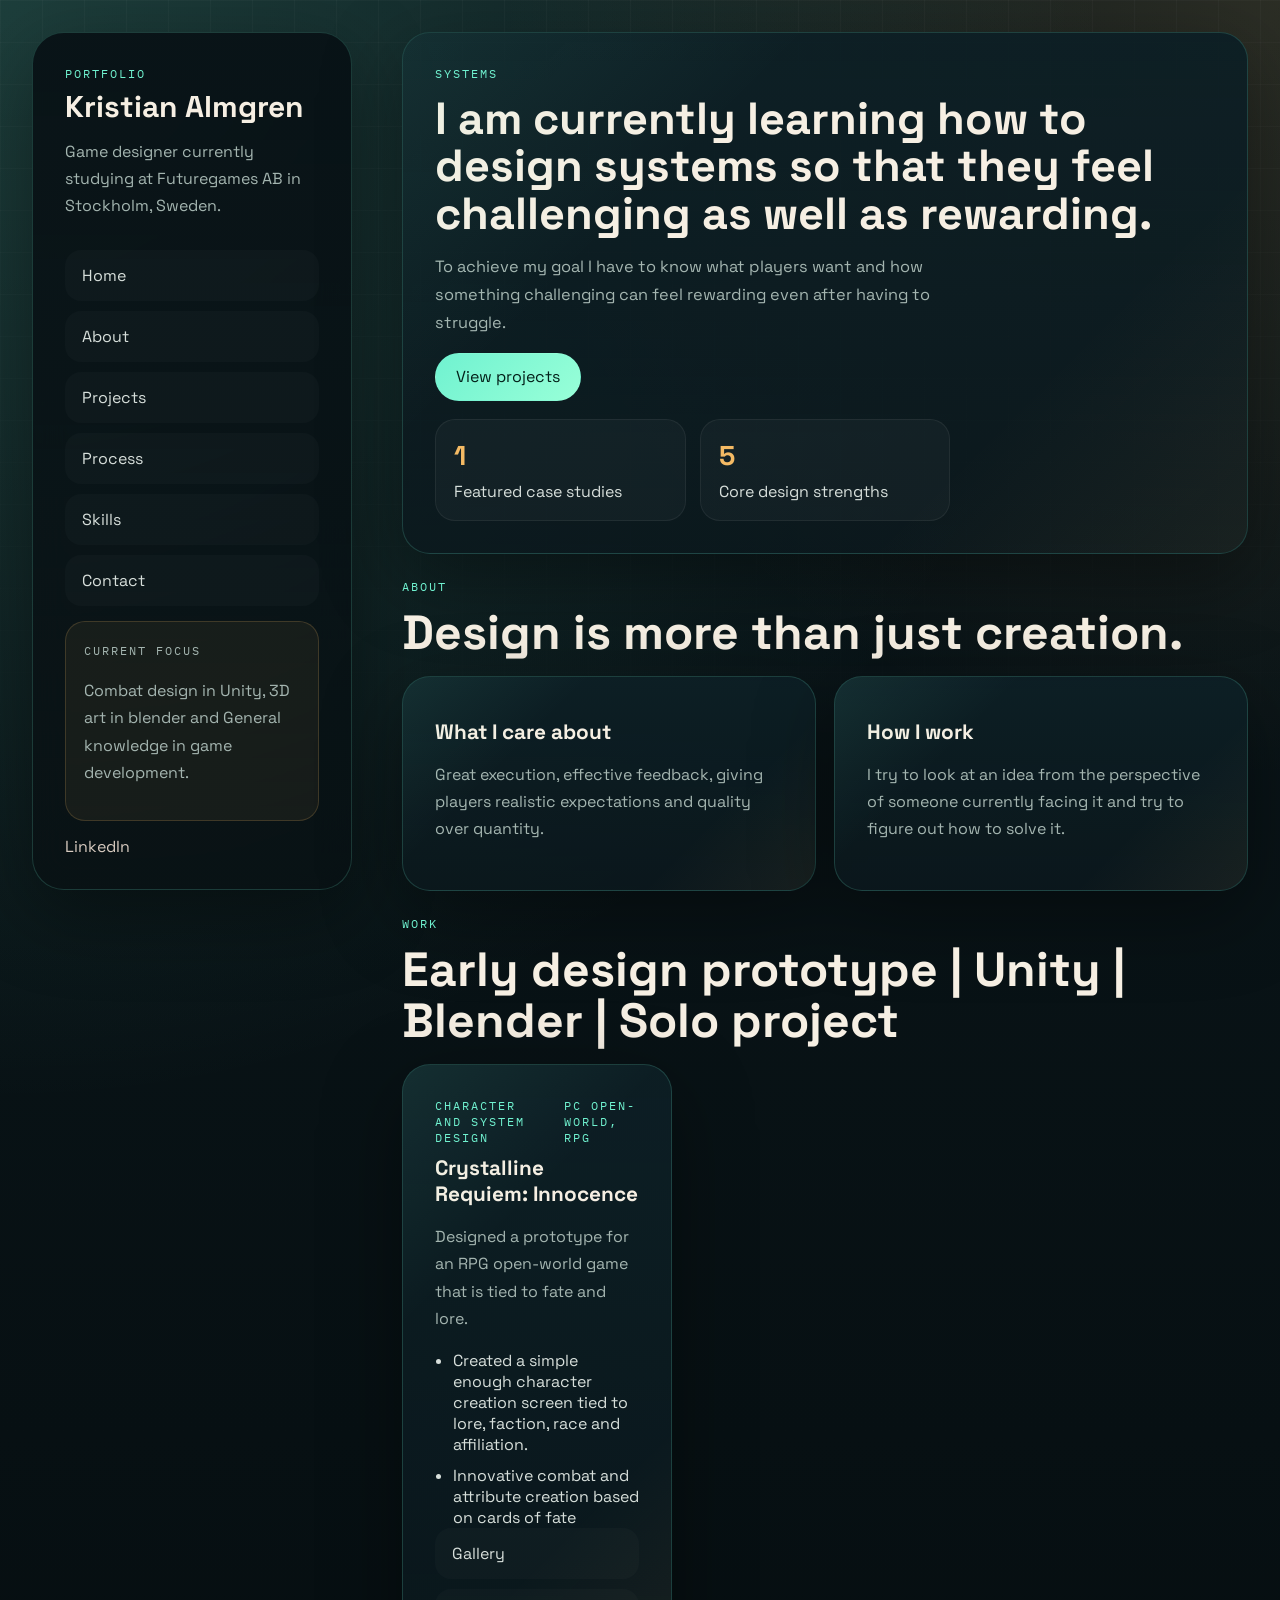
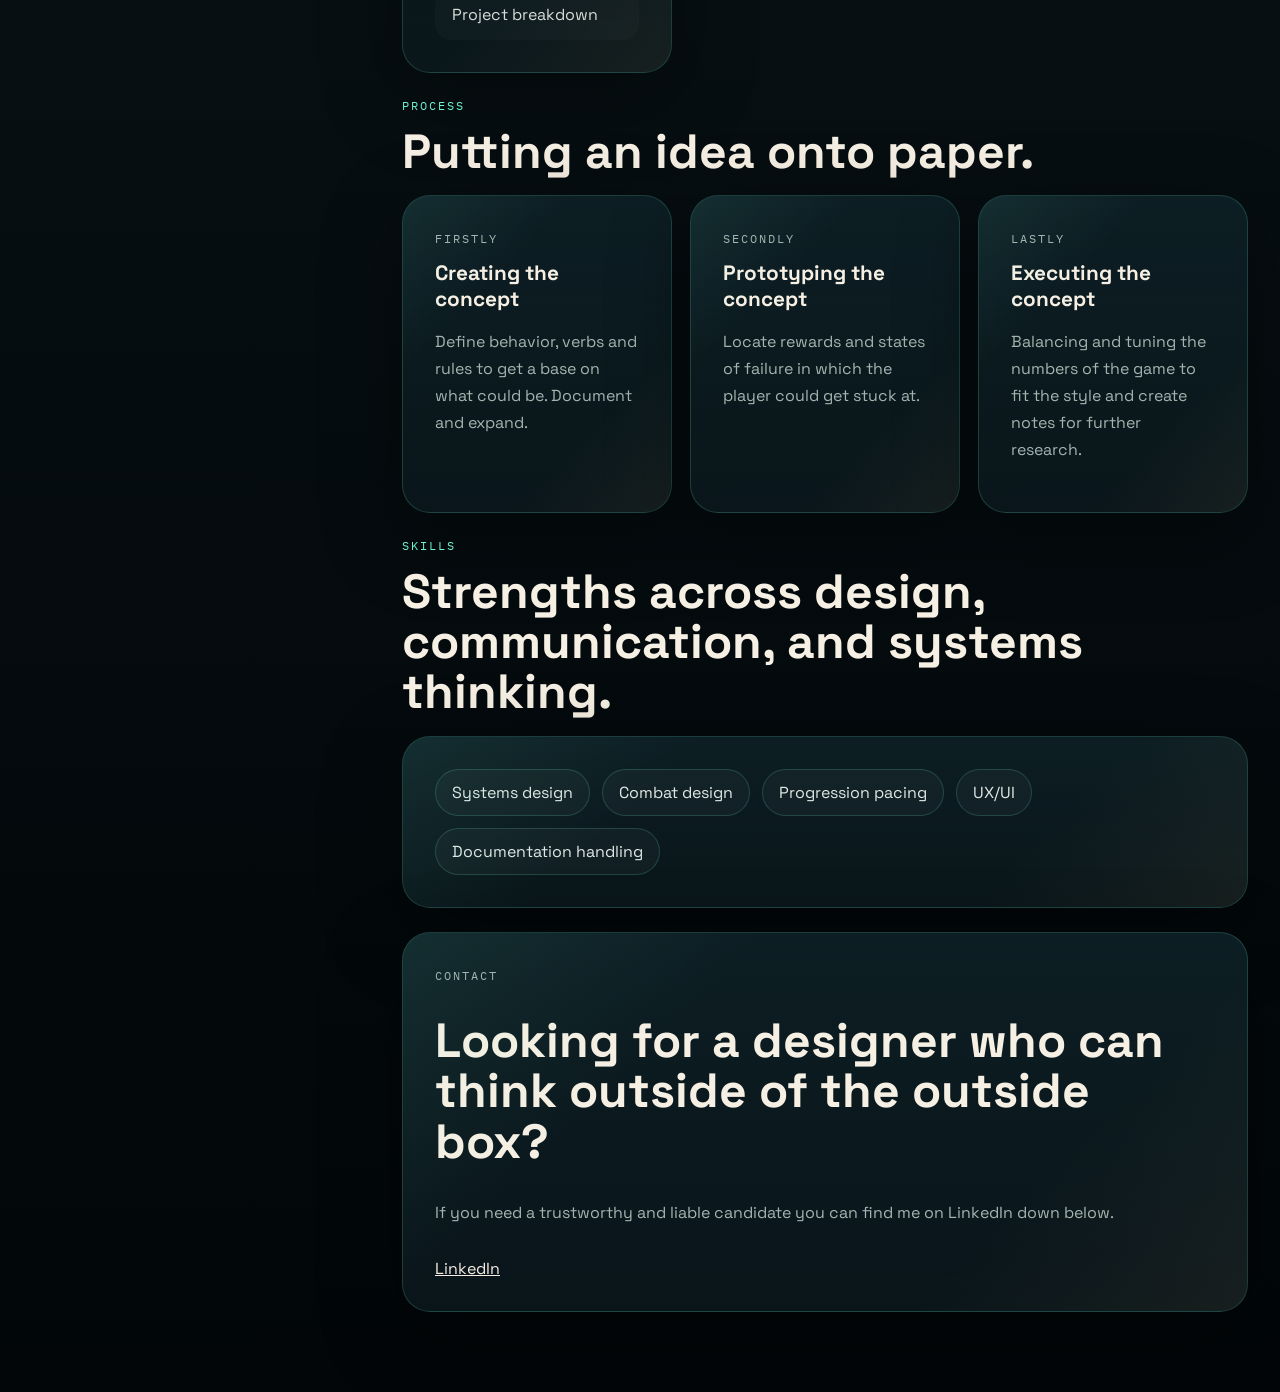
==== commit 626c36c4: "Update index.html" ====
--- a/index.html
+++ b/index.html
@@ -30,12 +30,11 @@
 
             <div class="sidebar-panel">
                 <p class="panel-label">Current focus</p>
-                <p>Combat design in Unity, Art design in blender and General knowledge in game development.</p>
+                <p>Combat design in Unity, 3D art in blender and General knowledge in game development.</p>
             </div>
 
             <div class="sidebar-bottom">
                 <a href="https://www.linkedin.com/in/kristian-almgren" target="_blank" rel="noreferrer">LinkedIn</a>
-                <a href="https://itch.io" target="_blank" rel="noreferrer">Itch.io, does not currently exist</a>
             </div>
         </aside>
 
@@ -84,14 +83,14 @@
                             <span>PC OPEN-WORLD, RPG</span>
                         </div>
                         <h3>Crystalline Requiem: Innocence</h3>
-                        <p>Designed an idea for an RPG open-world game that is tied to fate and lore.</p>
+                        <p>Designed a prototype for an RPG open-world game that is tied to fate and lore.</p>
                         <ul class="project-list">
-                            <li>Created a simple enough character creation screen tied to lore</li>
+                            <li>Created a simple enough character creation screen tied to lore, faction, race and affiliation.</li>
                             <li>Innovative combat and attribute creation based on cards of fate</li>
                         </ul>
                         <nav class="sidebar-nav">
-                            <a href="#" data-open-gallery="cr">Pictures</a>
-                            <a href="#" data-open-details="cr">Work</a>
+                            <a href="#" data-open-gallery="cr">Gallery</a>
+                            <a href="#" data-open-details="cr">Project breakdown</a>
                         </nav>
                     </article>
                 </div>
@@ -100,7 +99,7 @@
             <section class="section" id="process">
                 <div class="section-heading">
                     <p class="eyebrow">Process</p>
-                    <h2>Putting an idea on to paper.</h2>
+                    <h2>Putting an idea onto paper.</h2>
                 </div>
 
                 <div class="process-grid">
